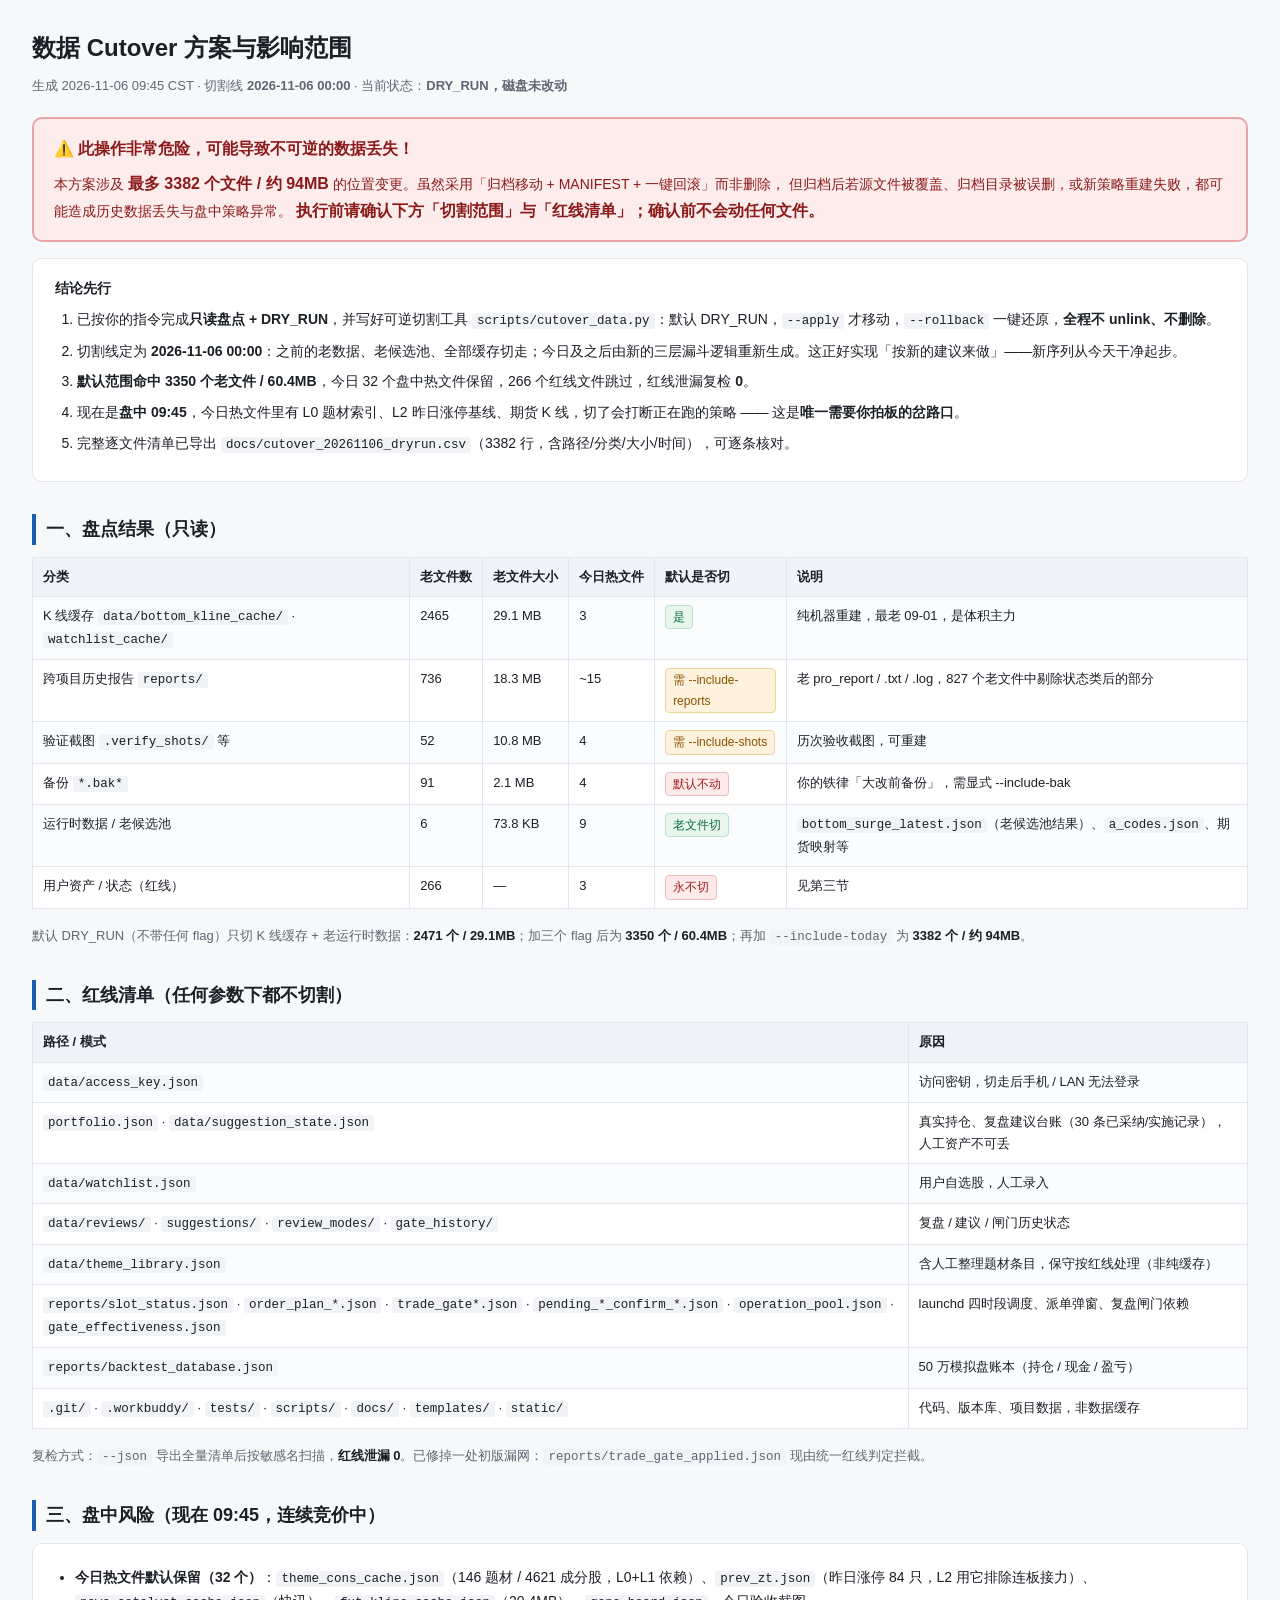
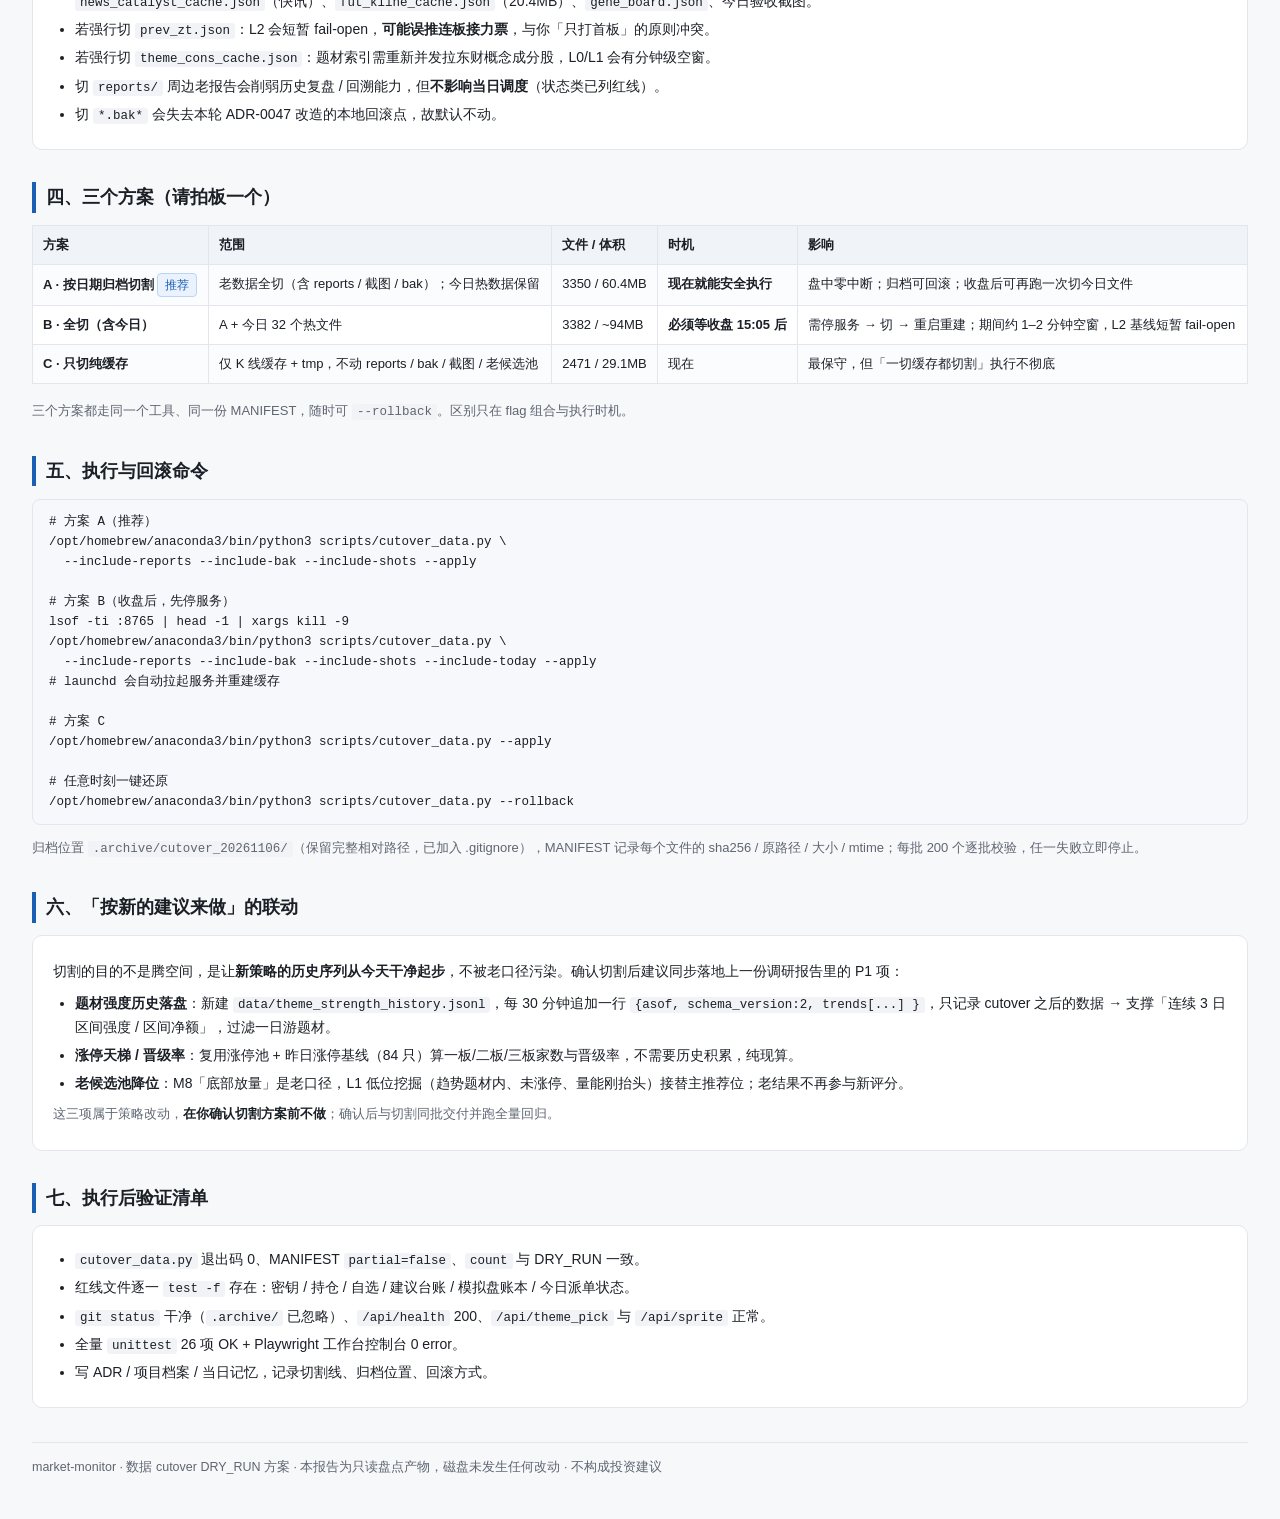
==== docs/cutover_20261106_plan.html @ 4f64f13a "feat: 数据 cutover 可逆归档工具与 DRY_RUN 影响范围报告 默认 DRY_RUN，--apply 移动归档不删除，--rollback 一键还原；红线硬编码隔离密钥/持仓/自选/台" ====
<!DOCTYPE html>
<html lang="zh-CN">
<head>
<meta charset="utf-8">
<meta name="viewport" content="width=device-width, initial-scale=1">
<title>数据 Cutover 方案与影响范围 · 2026-11-06</title>
<style>
:root{--bg:#f7f8fa;--card:#fff;--line:#e3e6ec;--txt:#1b1f26;--mut:#5f6672;--red:#c62f2f;--green:#12894a;--blue:#1a5fb4;--amber:#a86400}
*{box-sizing:border-box}
body{margin:0;background:var(--bg);color:var(--txt);font:14px/1.7 -apple-system,BlinkMacSystemFont,"PingFang SC","Microsoft YaHei",sans-serif}
.wrap{max-width:1280px;margin:0 auto;padding:28px 32px 64px}
h1{font-size:24px;font-weight:600;margin:0 0 6px}
h2{font-size:18px;font-weight:600;margin:32px 0 12px;padding-left:10px;border-left:4px solid var(--blue)}
h3{font-size:15px;font-weight:600;margin:20px 0 8px}
p{margin:8px 0}
.meta{color:var(--mut);font-size:13px;margin-bottom:20px}
.warn{background:#fdecec;border:2px solid #e8a5a5;border-radius:10px;padding:16px 20px;margin:16px 0;color:#8b1a1a}
.warn b{font-size:16px}
.lead{background:#fff;border:1px solid var(--line);border-radius:10px;padding:18px 22px;margin:16px 0}
.lead ol{margin:6px 0 0;padding-left:22px}.lead li{margin:7px 0}
.card{background:var(--card);border:1px solid var(--line);border-radius:10px;padding:16px 20px;margin:12px 0}
table{width:100%;border-collapse:collapse;background:#fff;font-size:13px;margin:10px 0 16px}
th,td{border:1px solid var(--line);padding:8px 10px;text-align:left;vertical-align:top}
th{background:#f0f3f8;font-weight:600;white-space:nowrap}
tr:nth-child(even) td{background:#fbfcfe}
code{background:#f1f3f6;padding:1px 5px;border-radius:3px;font-size:12.5px}
pre{background:#f6f8fb;border:1px solid var(--line);border-radius:8px;padding:12px 16px;overflow-x:auto;font-size:12.5px;line-height:1.6}
.tag{display:inline-block;padding:1px 7px;border-radius:4px;font-size:12px;border:1px solid}
.t-ok{color:#0b6b3a;background:#e8f6ee;border-color:#b9e2ca}
.t-no{color:#a11c1c;background:#fdeaea;border-color:#f2bdbd}
.t-warn{color:#8a5200;background:#fdf2dd;border-color:#efd49a}
.t-rec{color:#1a5fb4;background:#eaf2fd;border-color:#bcd3f2}
ul{margin:6px 0;padding-left:22px}li{margin:4px 0}
.kv{font-size:13px;color:var(--mut)}.kv b{color:var(--txt)}
.foot{margin-top:34px;padding-top:14px;border-top:1px solid var(--line);color:var(--mut);font-size:12.5px}
</style>
</head>
<body>
<div class="wrap">

<h1>数据 Cutover 方案与影响范围</h1>
<div class="meta">生成 2026-11-06 09:45 CST · 切割线 <b>2026-11-06 00:00</b> · 当前状态：<b>DRY_RUN，磁盘未改动</b></div>

<div class="warn">
<b>⚠️ 此操作非常危险，可能导致不可逆的数据丢失！</b>
<p style="margin:8px 0 0">本方案涉及 <b>最多 3382 个文件 / 约 94MB</b> 的位置变更。虽然采用「归档移动 + MANIFEST + 一键回滚」而非删除，
但归档后若源文件被覆盖、归档目录被误删，或新策略重建失败，都可能造成历史数据丢失与盘中策略异常。
<b>执行前请确认下方「切割范围」与「红线清单」；确认前不会动任何文件。</b></p>
</div>

<div class="lead">
<b>结论先行</b>
<ol>
<li>已按你的指令完成<b>只读盘点 + DRY_RUN</b>，并写好可逆切割工具 <code>scripts/cutover_data.py</code>：默认 DRY_RUN，<code>--apply</code> 才移动，<code>--rollback</code> 一键还原，<b>全程不 unlink、不删除</b>。</li>
<li>切割线定为 <b>2026-11-06 00:00</b>：之前的老数据、老候选池、全部缓存切走；今日及之后由新的三层漏斗逻辑重新生成。这正好实现「按新的建议来做」——新序列从今天干净起步。</li>
<li><b>默认范围命中 3350 个老文件 / 60.4MB</b>，今日 32 个盘中热文件保留，266 个红线文件跳过，红线泄漏复检 <b>0</b>。</li>
<li>现在是<b>盘中 09:45</b>，今日热文件里有 L0 题材索引、L2 昨日涨停基线、期货 K 线，切了会打断正在跑的策略 —— 这是<b>唯一需要你拍板的岔路口</b>。</li>
<li>完整逐文件清单已导出 <code>docs/cutover_20261106_dryrun.csv</code>（3382 行，含路径/分类/大小/时间），可逐条核对。</li>
</ol>
</div>

<h2>一、盘点结果（只读）</h2>
<table>
<tr><th>分类</th><th>老文件数</th><th>老文件大小</th><th>今日热文件</th><th>默认是否切</th><th>说明</th></tr>
<tr><td>K 线缓存 <code>data/bottom_kline_cache/</code> · <code>watchlist_cache/</code></td><td>2465</td><td>29.1 MB</td><td>3</td><td><span class="tag t-ok">是</span></td><td>纯机器重建，最老 09-01，是体积主力</td></tr>
<tr><td>跨项目历史报告 <code>reports/</code></td><td>736</td><td>18.3 MB</td><td>~15</td><td><span class="tag t-warn">需 --include-reports</span></td><td>老 pro_report / .txt / .log，827 个老文件中剔除状态类后的部分</td></tr>
<tr><td>验证截图 <code>.verify_shots/</code> 等</td><td>52</td><td>10.8 MB</td><td>4</td><td><span class="tag t-warn">需 --include-shots</span></td><td>历次验收截图，可重建</td></tr>
<tr><td>备份 <code>*.bak*</code></td><td>91</td><td>2.1 MB</td><td>4</td><td><span class="tag t-no">默认不动</span></td><td>你的铁律「大改前备份」，需显式 --include-bak</td></tr>
<tr><td>运行时数据 / 老候选池</td><td>6</td><td>73.8 KB</td><td>9</td><td><span class="tag t-ok">老文件切</span></td><td><code>bottom_surge_latest.json</code>（老候选池结果）、<code>a_codes.json</code>、期货映射等</td></tr>
<tr><td>用户资产 / 状态（红线）</td><td>266</td><td>—</td><td>3</td><td><span class="tag t-no">永不切</span></td><td>见第三节</td></tr>
</table>
<p class="kv">默认 DRY_RUN（不带任何 flag）只切 K 线缓存 + 老运行时数据：<b>2471 个 / 29.1MB</b>；加三个 flag 后为 <b>3350 个 / 60.4MB</b>；再加 <code>--include-today</code> 为 <b>3382 个 / 约 94MB</b>。</p>

<h2>二、红线清单（任何参数下都不切割）</h2>
<table>
<tr><th>路径 / 模式</th><th>原因</th></tr>
<tr><td><code>data/access_key.json</code></td><td>访问密钥，切走后手机 / LAN 无法登录</td></tr>
<tr><td><code>portfolio.json</code> · <code>data/suggestion_state.json</code></td><td>真实持仓、复盘建议台账（30 条已采纳/实施记录），人工资产不可丢</td></tr>
<tr><td><code>data/watchlist.json</code></td><td>用户自选股，人工录入</td></tr>
<tr><td><code>data/reviews/</code> · <code>suggestions/</code> · <code>review_modes/</code> · <code>gate_history/</code></td><td>复盘 / 建议 / 闸门历史状态</td></tr>
<tr><td><code>data/theme_library.json</code></td><td>含人工整理题材条目，保守按红线处理（非纯缓存）</td></tr>
<tr><td><code>reports/slot_status.json</code> · <code>order_plan_*.json</code> · <code>trade_gate*.json</code> · <code>pending_*_confirm_*.json</code> · <code>operation_pool.json</code> · <code>gate_effectiveness.json</code></td><td>launchd 四时段调度、派单弹窗、复盘闸门依赖</td></tr>
<tr><td><code>reports/backtest_database.json</code></td><td>50 万模拟盘账本（持仓 / 现金 / 盈亏）</td></tr>
<tr><td><code>.git/</code> · <code>.workbuddy/</code> · <code>tests/</code> · <code>scripts/</code> · <code>docs/</code> · <code>templates/</code> · <code>static/</code></td><td>代码、版本库、项目数据，非数据缓存</td></tr>
</table>
<p class="kv">复检方式：<code>--json</code> 导出全量清单后按敏感名扫描，<b>红线泄漏 0</b>。已修掉一处初版漏网：<code>reports/trade_gate_applied.json</code> 现由统一红线判定拦截。</p>

<h2>三、盘中风险（现在 09:45，连续竞价中）</h2>
<div class="card">
<ul>
<li><b>今日热文件默认保留（32 个）</b>：<code>theme_cons_cache.json</code>（146 题材 / 4621 成分股，L0+L1 依赖）、<code>prev_zt.json</code>（昨日涨停 84 只，L2 用它排除连板接力）、<code>news_catalyst_cache.json</code>（快讯）、<code>fut_kline_cache.json</code>（20.4MB）、<code>gene_board.json</code>、今日验收截图。</li>
<li>若强行切 <code>prev_zt.json</code>：L2 会短暂 fail-open，<b>可能误推连板接力票</b>，与你「只打首板」的原则冲突。</li>
<li>若强行切 <code>theme_cons_cache.json</code>：题材索引需重新并发拉东财概念成分股，L0/L1 会有分钟级空窗。</li>
<li>切 <code>reports/</code> 周边老报告会削弱历史复盘 / 回溯能力，但<b>不影响当日调度</b>（状态类已列红线）。</li>
<li>切 <code>*.bak*</code> 会失去本轮 ADR-0047 改造的本地回滚点，故默认不动。</li>
</ul>
</div>

<h2>四、三个方案（请拍板一个）</h2>
<table>
<tr><th>方案</th><th>范围</th><th>文件 / 体积</th><th>时机</th><th>影响</th></tr>
<tr><td><b>A · 按日期归档切割</b> <span class="tag t-rec">推荐</span></td><td>老数据全切（含 reports / 截图 / bak）；今日热数据保留</td><td>3350 / 60.4MB</td><td><b>现在就能安全执行</b></td><td>盘中零中断；归档可回滚；收盘后可再跑一次切今日文件</td></tr>
<tr><td><b>B · 全切（含今日）</b></td><td>A + 今日 32 个热文件</td><td>3382 / ~94MB</td><td><b>必须等收盘 15:05 后</b></td><td>需停服务 → 切 → 重启重建；期间约 1–2 分钟空窗，L2 基线短暂 fail-open</td></tr>
<tr><td><b>C · 只切纯缓存</b></td><td>仅 K 线缓存 + tmp，不动 reports / bak / 截图 / 老候选池</td><td>2471 / 29.1MB</td><td>现在</td><td>最保守，但「一切缓存都切割」执行不彻底</td></tr>
</table>
<p class="kv">三个方案都走同一个工具、同一份 MANIFEST，随时可 <code>--rollback</code>。区别只在 flag 组合与执行时机。</p>

<h2>五、执行与回滚命令</h2>
<pre># 方案 A（推荐）
/opt/homebrew/anaconda3/bin/python3 scripts/cutover_data.py \
  --include-reports --include-bak --include-shots --apply

# 方案 B（收盘后，先停服务）
lsof -ti :8765 | head -1 | xargs kill -9
/opt/homebrew/anaconda3/bin/python3 scripts/cutover_data.py \
  --include-reports --include-bak --include-shots --include-today --apply
# launchd 会自动拉起服务并重建缓存

# 方案 C
/opt/homebrew/anaconda3/bin/python3 scripts/cutover_data.py --apply

# 任意时刻一键还原
/opt/homebrew/anaconda3/bin/python3 scripts/cutover_data.py --rollback</pre>
<p class="kv">归档位置 <code>.archive/cutover_20261106/</code>（保留完整相对路径，已加入 .gitignore），MANIFEST 记录每个文件的 sha256 / 原路径 / 大小 / mtime；每批 200 个逐批校验，任一失败立即停止。</p>

<h2>六、「按新的建议来做」的联动</h2>
<div class="card">
<p>切割的目的不是腾空间，是让<b>新策略的历史序列从今天干净起步</b>，不被老口径污染。确认切割后建议同步落地上一份调研报告里的 P1 项：</p>
<ul>
<li><b>题材强度历史落盘</b>：新建 <code>data/theme_strength_history.jsonl</code>，每 30 分钟追加一行 <code>{asof, schema_version:2, trends[...] }</code>，只记录 cutover 之后的数据 → 支撑「连续 3 日区间强度 / 区间净额」，过滤一日游题材。</li>
<li><b>涨停天梯 / 晋级率</b>：复用涨停池 + 昨日涨停基线（84 只）算一板/二板/三板家数与晋级率，不需要历史积累，纯现算。</li>
<li><b>老候选池降位</b>：M8「底部放量」是老口径，L1 低位挖掘（趋势题材内、未涨停、量能刚抬头）接替主推荐位；老结果不再参与新评分。</li>
</ul>
<p class="kv">这三项属于策略改动，<b>在你确认切割方案前不做</b>；确认后与切割同批交付并跑全量回归。</p>
</div>

<h2>七、执行后验证清单</h2>
<div class="card">
<ul>
<li><code>cutover_data.py</code> 退出码 0、MANIFEST <code>partial=false</code>、<code>count</code> 与 DRY_RUN 一致。</li>
<li>红线文件逐一 <code>test -f</code> 存在：密钥 / 持仓 / 自选 / 建议台账 / 模拟盘账本 / 今日派单状态。</li>
<li><code>git status</code> 干净（<code>.archive/</code> 已忽略）、<code>/api/health</code> 200、<code>/api/theme_pick</code> 与 <code>/api/sprite</code> 正常。</li>
<li>全量 <code>unittest</code> 26 项 OK + Playwright 工作台控制台 0 error。</li>
<li>写 ADR / 项目档案 / 当日记忆，记录切割线、归档位置、回滚方式。</li>
</ul>
</div>

<div class="foot">market-monitor · 数据 cutover DRY_RUN 方案 · 本报告为只读盘点产物，磁盘未发生任何改动 · 不构成投资建议</div>

</div>
</body>
</html>
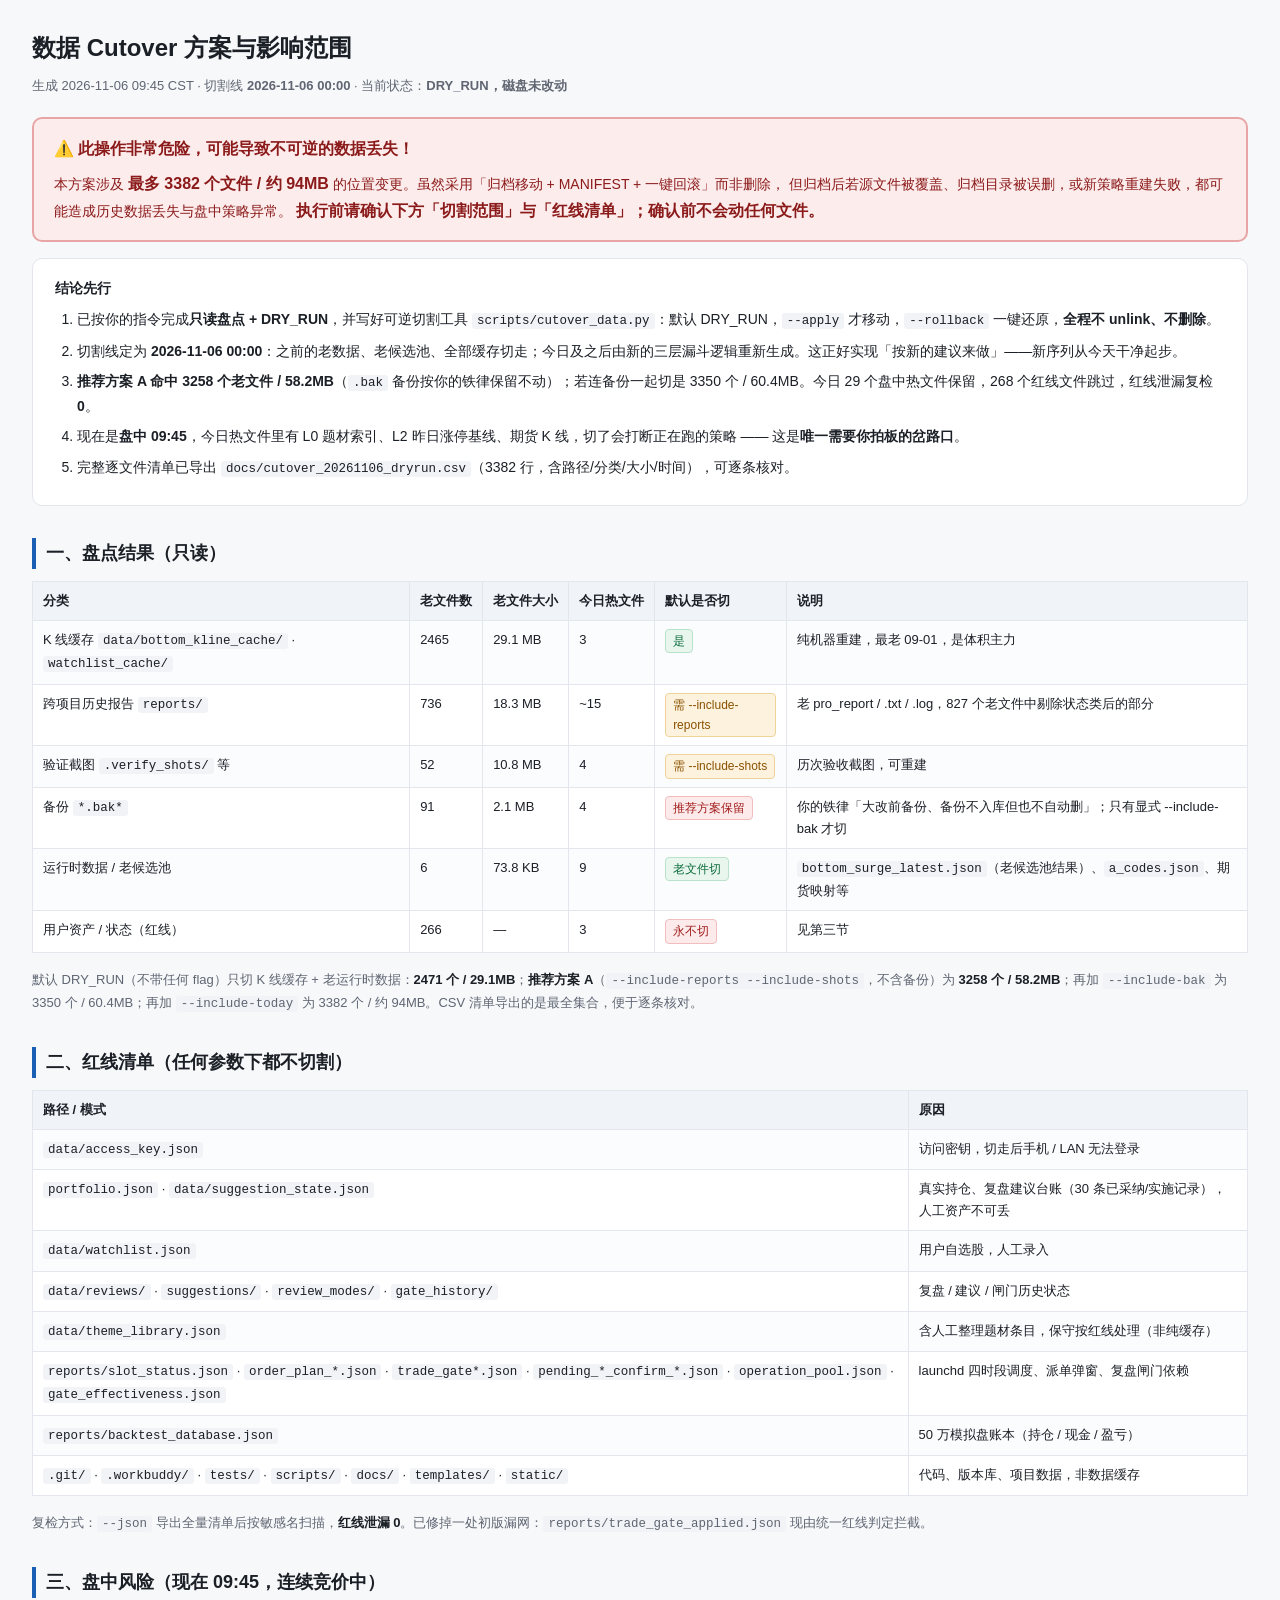
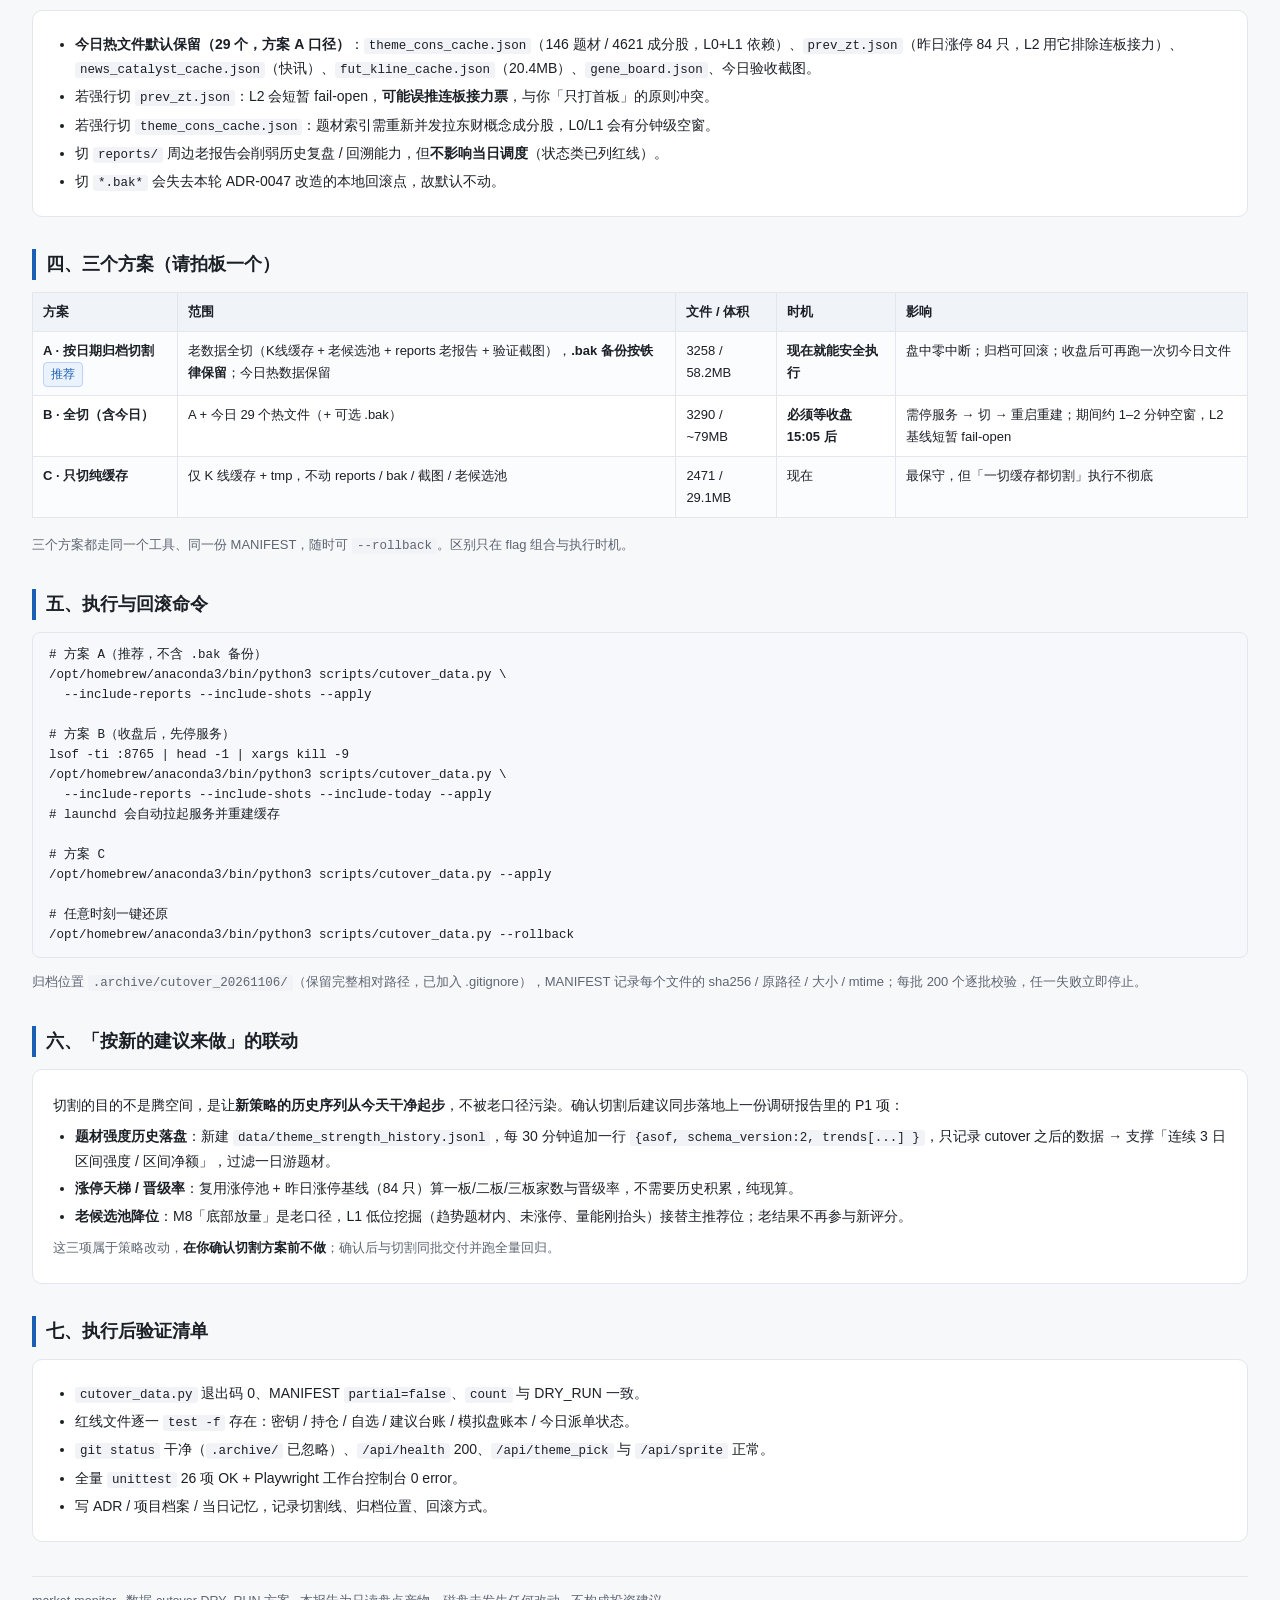
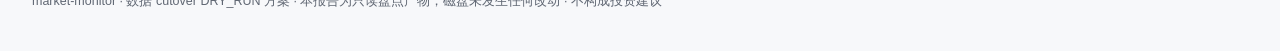
==== commit 4f3435b5: "docs: cutover 推荐方案改为保留 .bak 备份，校准各方案文件数" ====
--- a/docs/cutover_20261106_plan.html
+++ b/docs/cutover_20261106_plan.html
@@ -53,7 +53,7 @@
 <ol>
 <li>已按你的指令完成<b>只读盘点 + DRY_RUN</b>，并写好可逆切割工具 <code>scripts/cutover_data.py</code>：默认 DRY_RUN，<code>--apply</code> 才移动，<code>--rollback</code> 一键还原，<b>全程不 unlink、不删除</b>。</li>
 <li>切割线定为 <b>2026-11-06 00:00</b>：之前的老数据、老候选池、全部缓存切走；今日及之后由新的三层漏斗逻辑重新生成。这正好实现「按新的建议来做」——新序列从今天干净起步。</li>
-<li><b>默认范围命中 3350 个老文件 / 60.4MB</b>，今日 32 个盘中热文件保留，266 个红线文件跳过，红线泄漏复检 <b>0</b>。</li>
+<li><b>推荐方案 A 命中 3258 个老文件 / 58.2MB</b>（<code>.bak</code> 备份按你的铁律保留不动）；若连备份一起切是 3350 个 / 60.4MB。今日 29 个盘中热文件保留，268 个红线文件跳过，红线泄漏复检 <b>0</b>。</li>
 <li>现在是<b>盘中 09:45</b>，今日热文件里有 L0 题材索引、L2 昨日涨停基线、期货 K 线，切了会打断正在跑的策略 —— 这是<b>唯一需要你拍板的岔路口</b>。</li>
 <li>完整逐文件清单已导出 <code>docs/cutover_20261106_dryrun.csv</code>（3382 行，含路径/分类/大小/时间），可逐条核对。</li>
 </ol>
@@ -65,11 +65,11 @@
 <tr><td>K 线缓存 <code>data/bottom_kline_cache/</code> · <code>watchlist_cache/</code></td><td>2465</td><td>29.1 MB</td><td>3</td><td><span class="tag t-ok">是</span></td><td>纯机器重建，最老 09-01，是体积主力</td></tr>
 <tr><td>跨项目历史报告 <code>reports/</code></td><td>736</td><td>18.3 MB</td><td>~15</td><td><span class="tag t-warn">需 --include-reports</span></td><td>老 pro_report / .txt / .log，827 个老文件中剔除状态类后的部分</td></tr>
 <tr><td>验证截图 <code>.verify_shots/</code> 等</td><td>52</td><td>10.8 MB</td><td>4</td><td><span class="tag t-warn">需 --include-shots</span></td><td>历次验收截图，可重建</td></tr>
-<tr><td>备份 <code>*.bak*</code></td><td>91</td><td>2.1 MB</td><td>4</td><td><span class="tag t-no">默认不动</span></td><td>你的铁律「大改前备份」，需显式 --include-bak</td></tr>
+<tr><td>备份 <code>*.bak*</code></td><td>91</td><td>2.1 MB</td><td>4</td><td><span class="tag t-no">推荐方案保留</span></td><td>你的铁律「大改前备份、备份不入库但也不自动删」；只有显式 --include-bak 才切</td></tr>
 <tr><td>运行时数据 / 老候选池</td><td>6</td><td>73.8 KB</td><td>9</td><td><span class="tag t-ok">老文件切</span></td><td><code>bottom_surge_latest.json</code>（老候选池结果）、<code>a_codes.json</code>、期货映射等</td></tr>
 <tr><td>用户资产 / 状态（红线）</td><td>266</td><td>—</td><td>3</td><td><span class="tag t-no">永不切</span></td><td>见第三节</td></tr>
 </table>
-<p class="kv">默认 DRY_RUN（不带任何 flag）只切 K 线缓存 + 老运行时数据：<b>2471 个 / 29.1MB</b>；加三个 flag 后为 <b>3350 个 / 60.4MB</b>；再加 <code>--include-today</code> 为 <b>3382 个 / 约 94MB</b>。</p>
+<p class="kv">默认 DRY_RUN（不带任何 flag）只切 K 线缓存 + 老运行时数据：<b>2471 个 / 29.1MB</b>；<b>推荐方案 A</b>（<code>--include-reports --include-shots</code>，不含备份）为 <b>3258 个 / 58.2MB</b>；再加 <code>--include-bak</code> 为 3350 个 / 60.4MB；再加 <code>--include-today</code> 为 3382 个 / 约 94MB。CSV 清单导出的是最全集合，便于逐条核对。</p>
 
 <h2>二、红线清单（任何参数下都不切割）</h2>
 <table>
@@ -88,7 +88,7 @@
 <h2>三、盘中风险（现在 09:45，连续竞价中）</h2>
 <div class="card">
 <ul>
-<li><b>今日热文件默认保留（32 个）</b>：<code>theme_cons_cache.json</code>（146 题材 / 4621 成分股，L0+L1 依赖）、<code>prev_zt.json</code>（昨日涨停 84 只，L2 用它排除连板接力）、<code>news_catalyst_cache.json</code>（快讯）、<code>fut_kline_cache.json</code>（20.4MB）、<code>gene_board.json</code>、今日验收截图。</li>
+<li><b>今日热文件默认保留（29 个，方案 A 口径）</b>：<code>theme_cons_cache.json</code>（146 题材 / 4621 成分股，L0+L1 依赖）、<code>prev_zt.json</code>（昨日涨停 84 只，L2 用它排除连板接力）、<code>news_catalyst_cache.json</code>（快讯）、<code>fut_kline_cache.json</code>（20.4MB）、<code>gene_board.json</code>、今日验收截图。</li>
 <li>若强行切 <code>prev_zt.json</code>：L2 会短暂 fail-open，<b>可能误推连板接力票</b>，与你「只打首板」的原则冲突。</li>
 <li>若强行切 <code>theme_cons_cache.json</code>：题材索引需重新并发拉东财概念成分股，L0/L1 会有分钟级空窗。</li>
 <li>切 <code>reports/</code> 周边老报告会削弱历史复盘 / 回溯能力，但<b>不影响当日调度</b>（状态类已列红线）。</li>
@@ -99,21 +99,21 @@
 <h2>四、三个方案（请拍板一个）</h2>
 <table>
 <tr><th>方案</th><th>范围</th><th>文件 / 体积</th><th>时机</th><th>影响</th></tr>
-<tr><td><b>A · 按日期归档切割</b> <span class="tag t-rec">推荐</span></td><td>老数据全切（含 reports / 截图 / bak）；今日热数据保留</td><td>3350 / 60.4MB</td><td><b>现在就能安全执行</b></td><td>盘中零中断；归档可回滚；收盘后可再跑一次切今日文件</td></tr>
-<tr><td><b>B · 全切（含今日）</b></td><td>A + 今日 32 个热文件</td><td>3382 / ~94MB</td><td><b>必须等收盘 15:05 后</b></td><td>需停服务 → 切 → 重启重建；期间约 1–2 分钟空窗，L2 基线短暂 fail-open</td></tr>
+<tr><td><b>A · 按日期归档切割</b> <span class="tag t-rec">推荐</span></td><td>老数据全切（K线缓存 + 老候选池 + reports 老报告 + 验证截图），<b>.bak 备份按铁律保留</b>；今日热数据保留</td><td>3258 / 58.2MB</td><td><b>现在就能安全执行</b></td><td>盘中零中断；归档可回滚；收盘后可再跑一次切今日文件</td></tr>
+<tr><td><b>B · 全切（含今日）</b></td><td>A + 今日 29 个热文件（+ 可选 .bak）</td><td>3290 / ~79MB</td><td><b>必须等收盘 15:05 后</b></td><td>需停服务 → 切 → 重启重建；期间约 1–2 分钟空窗，L2 基线短暂 fail-open</td></tr>
 <tr><td><b>C · 只切纯缓存</b></td><td>仅 K 线缓存 + tmp，不动 reports / bak / 截图 / 老候选池</td><td>2471 / 29.1MB</td><td>现在</td><td>最保守，但「一切缓存都切割」执行不彻底</td></tr>
 </table>
 <p class="kv">三个方案都走同一个工具、同一份 MANIFEST，随时可 <code>--rollback</code>。区别只在 flag 组合与执行时机。</p>
 
 <h2>五、执行与回滚命令</h2>
-<pre># 方案 A（推荐）
+<pre># 方案 A（推荐，不含 .bak 备份）
 /opt/homebrew/anaconda3/bin/python3 scripts/cutover_data.py \
-  --include-reports --include-bak --include-shots --apply
+  --include-reports --include-shots --apply
 
 # 方案 B（收盘后，先停服务）
 lsof -ti :8765 | head -1 | xargs kill -9
 /opt/homebrew/anaconda3/bin/python3 scripts/cutover_data.py \
-  --include-reports --include-bak --include-shots --include-today --apply
+  --include-reports --include-shots --include-today --apply
 # launchd 会自动拉起服务并重建缓存
 
 # 方案 C
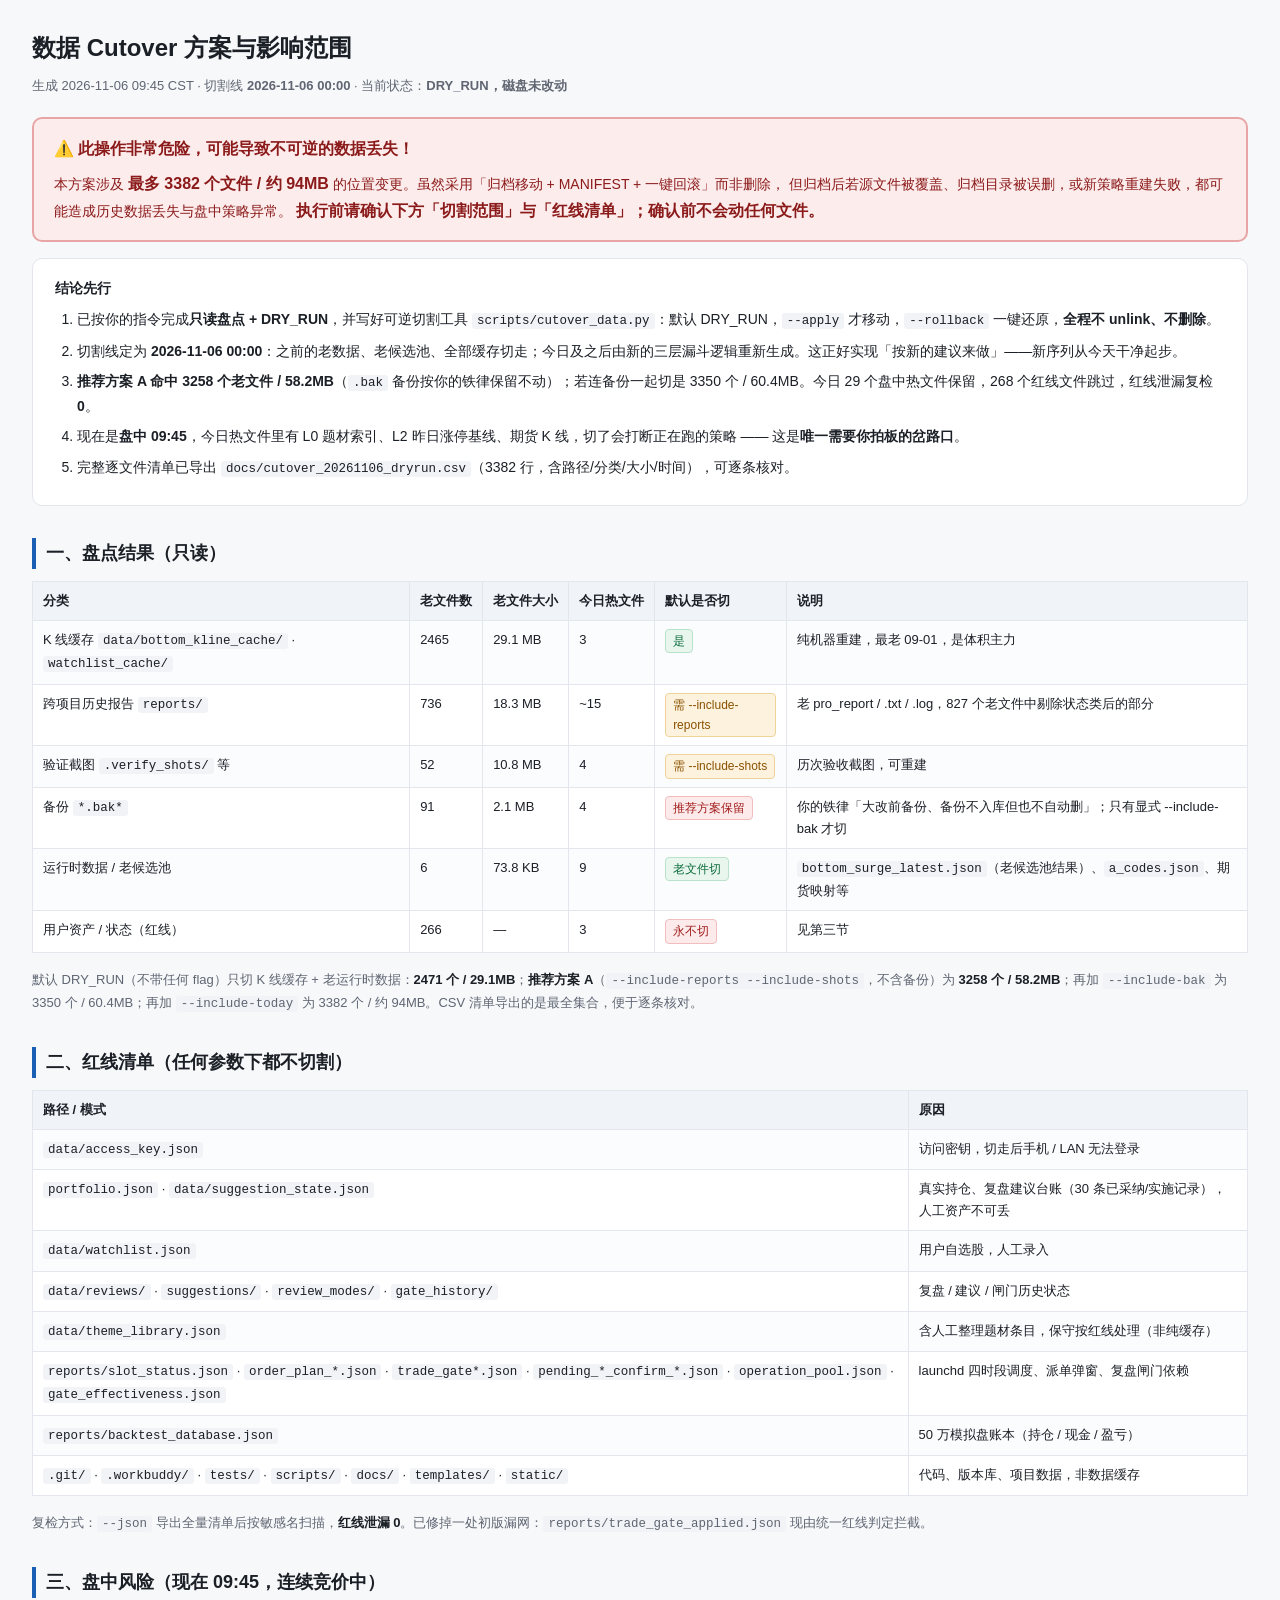
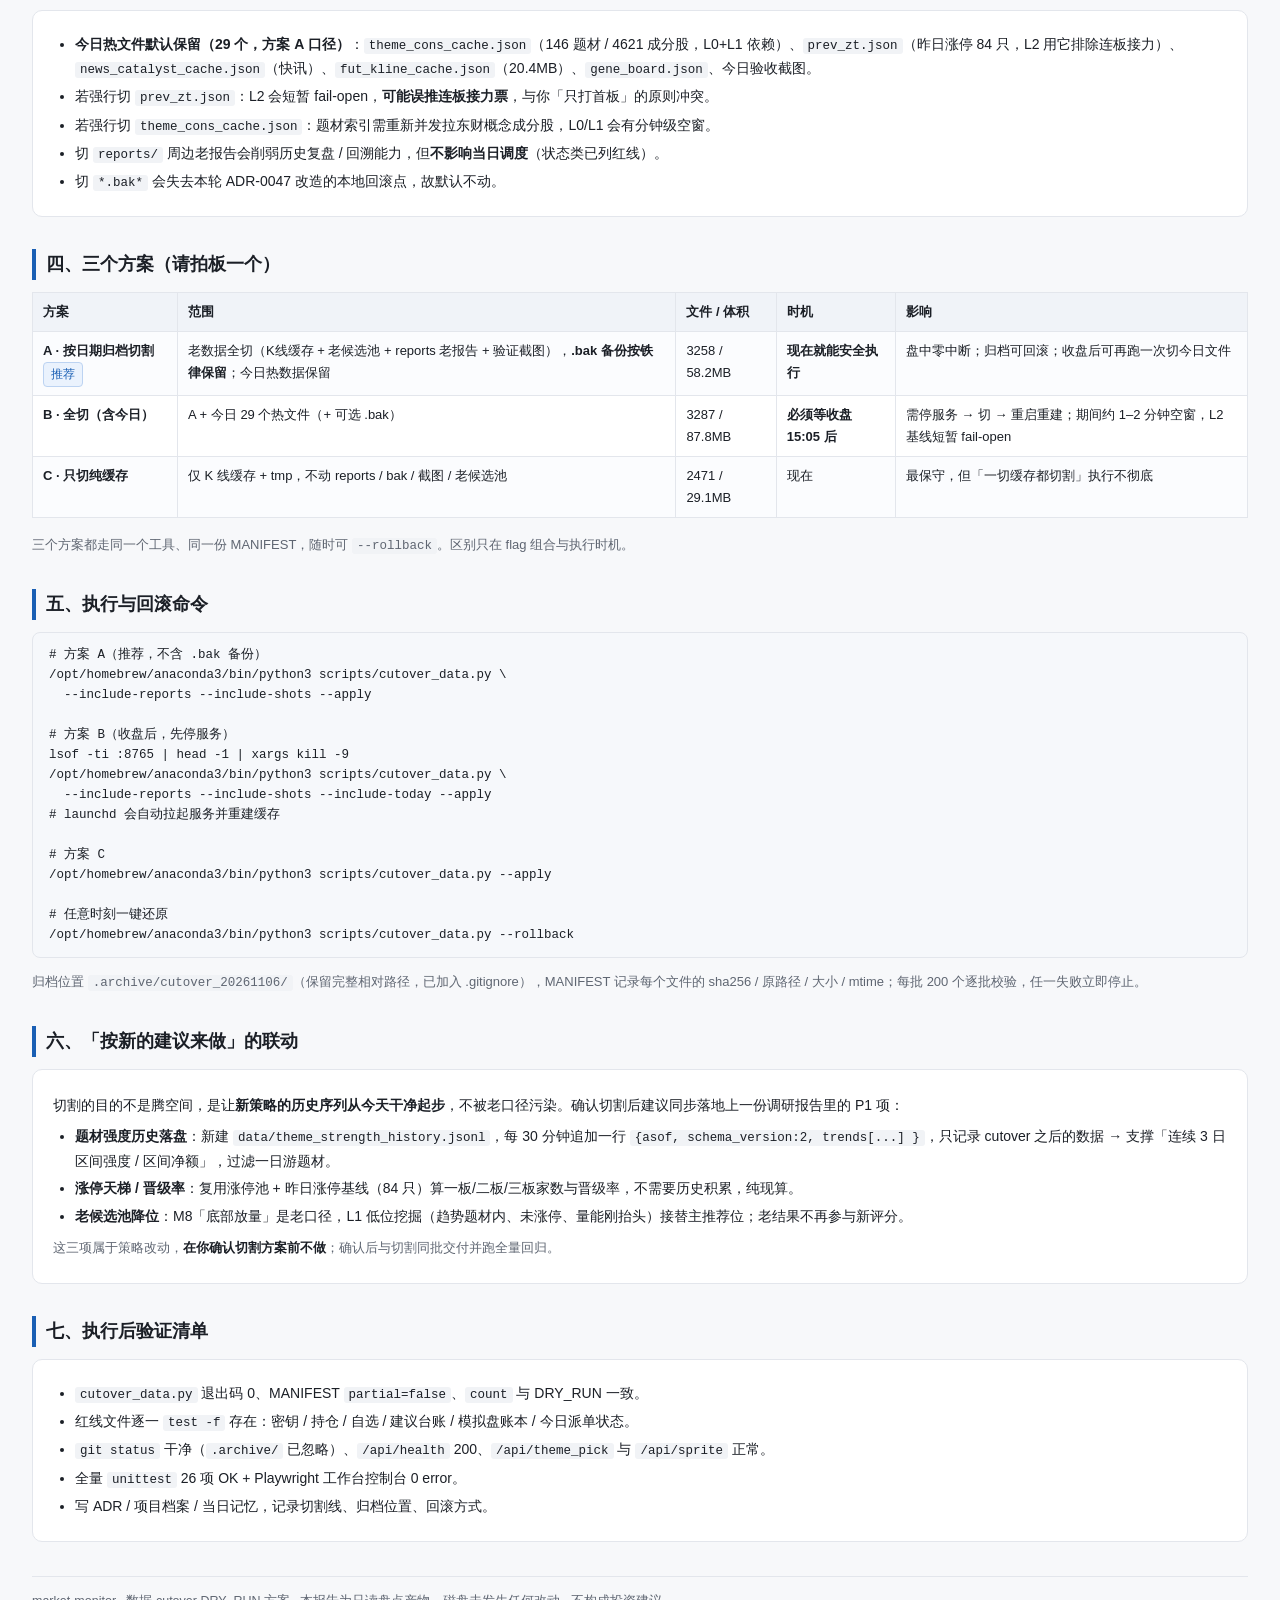
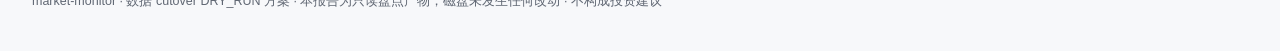
==== commit af23afc5: "docs: 校准方案 B 为 3287 文件 / 87.8MB" ====
--- a/docs/cutover_20261106_plan.html
+++ b/docs/cutover_20261106_plan.html
@@ -100,7 +100,7 @@
 <table>
 <tr><th>方案</th><th>范围</th><th>文件 / 体积</th><th>时机</th><th>影响</th></tr>
 <tr><td><b>A · 按日期归档切割</b> <span class="tag t-rec">推荐</span></td><td>老数据全切（K线缓存 + 老候选池 + reports 老报告 + 验证截图），<b>.bak 备份按铁律保留</b>；今日热数据保留</td><td>3258 / 58.2MB</td><td><b>现在就能安全执行</b></td><td>盘中零中断；归档可回滚；收盘后可再跑一次切今日文件</td></tr>
-<tr><td><b>B · 全切（含今日）</b></td><td>A + 今日 29 个热文件（+ 可选 .bak）</td><td>3290 / ~79MB</td><td><b>必须等收盘 15:05 后</b></td><td>需停服务 → 切 → 重启重建；期间约 1–2 分钟空窗，L2 基线短暂 fail-open</td></tr>
+<tr><td><b>B · 全切（含今日）</b></td><td>A + 今日 29 个热文件（+ 可选 .bak）</td><td>3287 / 87.8MB</td><td><b>必须等收盘 15:05 后</b></td><td>需停服务 → 切 → 重启重建；期间约 1–2 分钟空窗，L2 基线短暂 fail-open</td></tr>
 <tr><td><b>C · 只切纯缓存</b></td><td>仅 K 线缓存 + tmp，不动 reports / bak / 截图 / 老候选池</td><td>2471 / 29.1MB</td><td>现在</td><td>最保守，但「一切缓存都切割」执行不彻底</td></tr>
 </table>
 <p class="kv">三个方案都走同一个工具、同一份 MANIFEST，随时可 <code>--rollback</code>。区别只在 flag 组合与执行时机。</p>
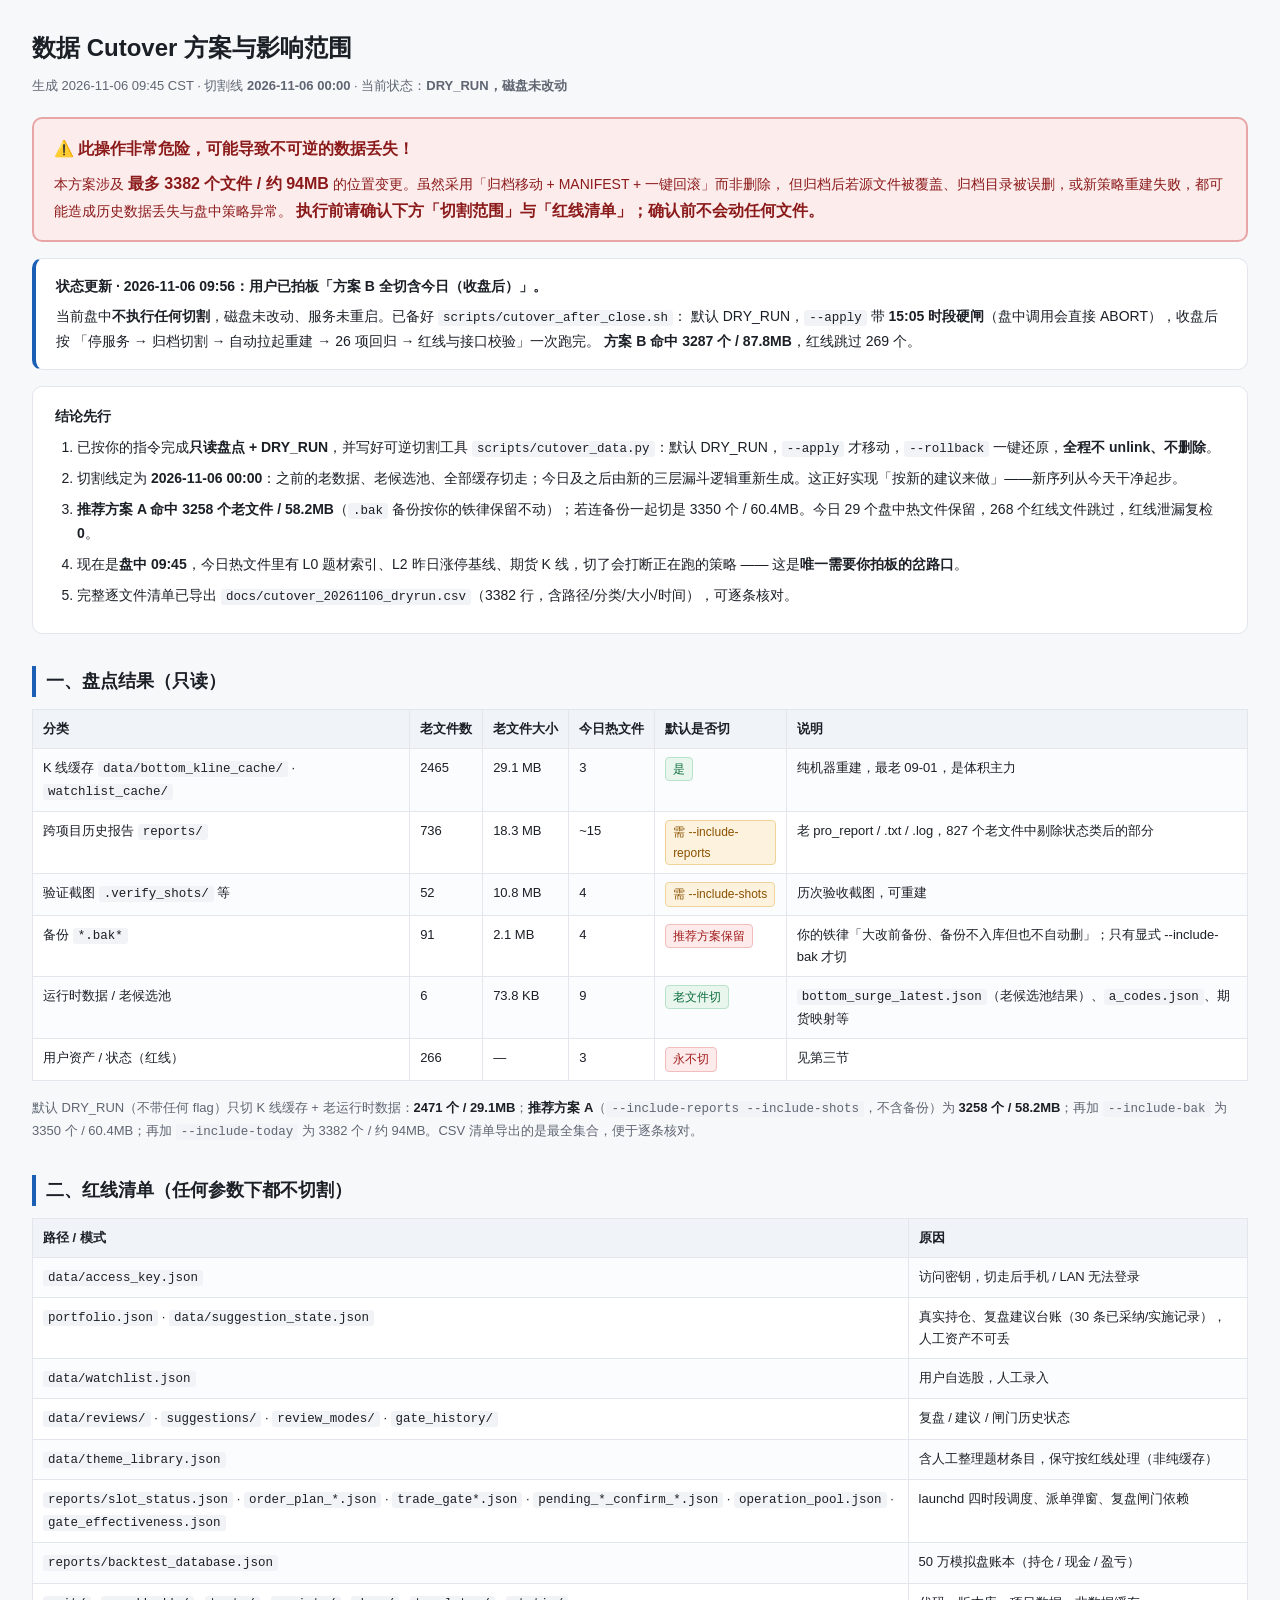
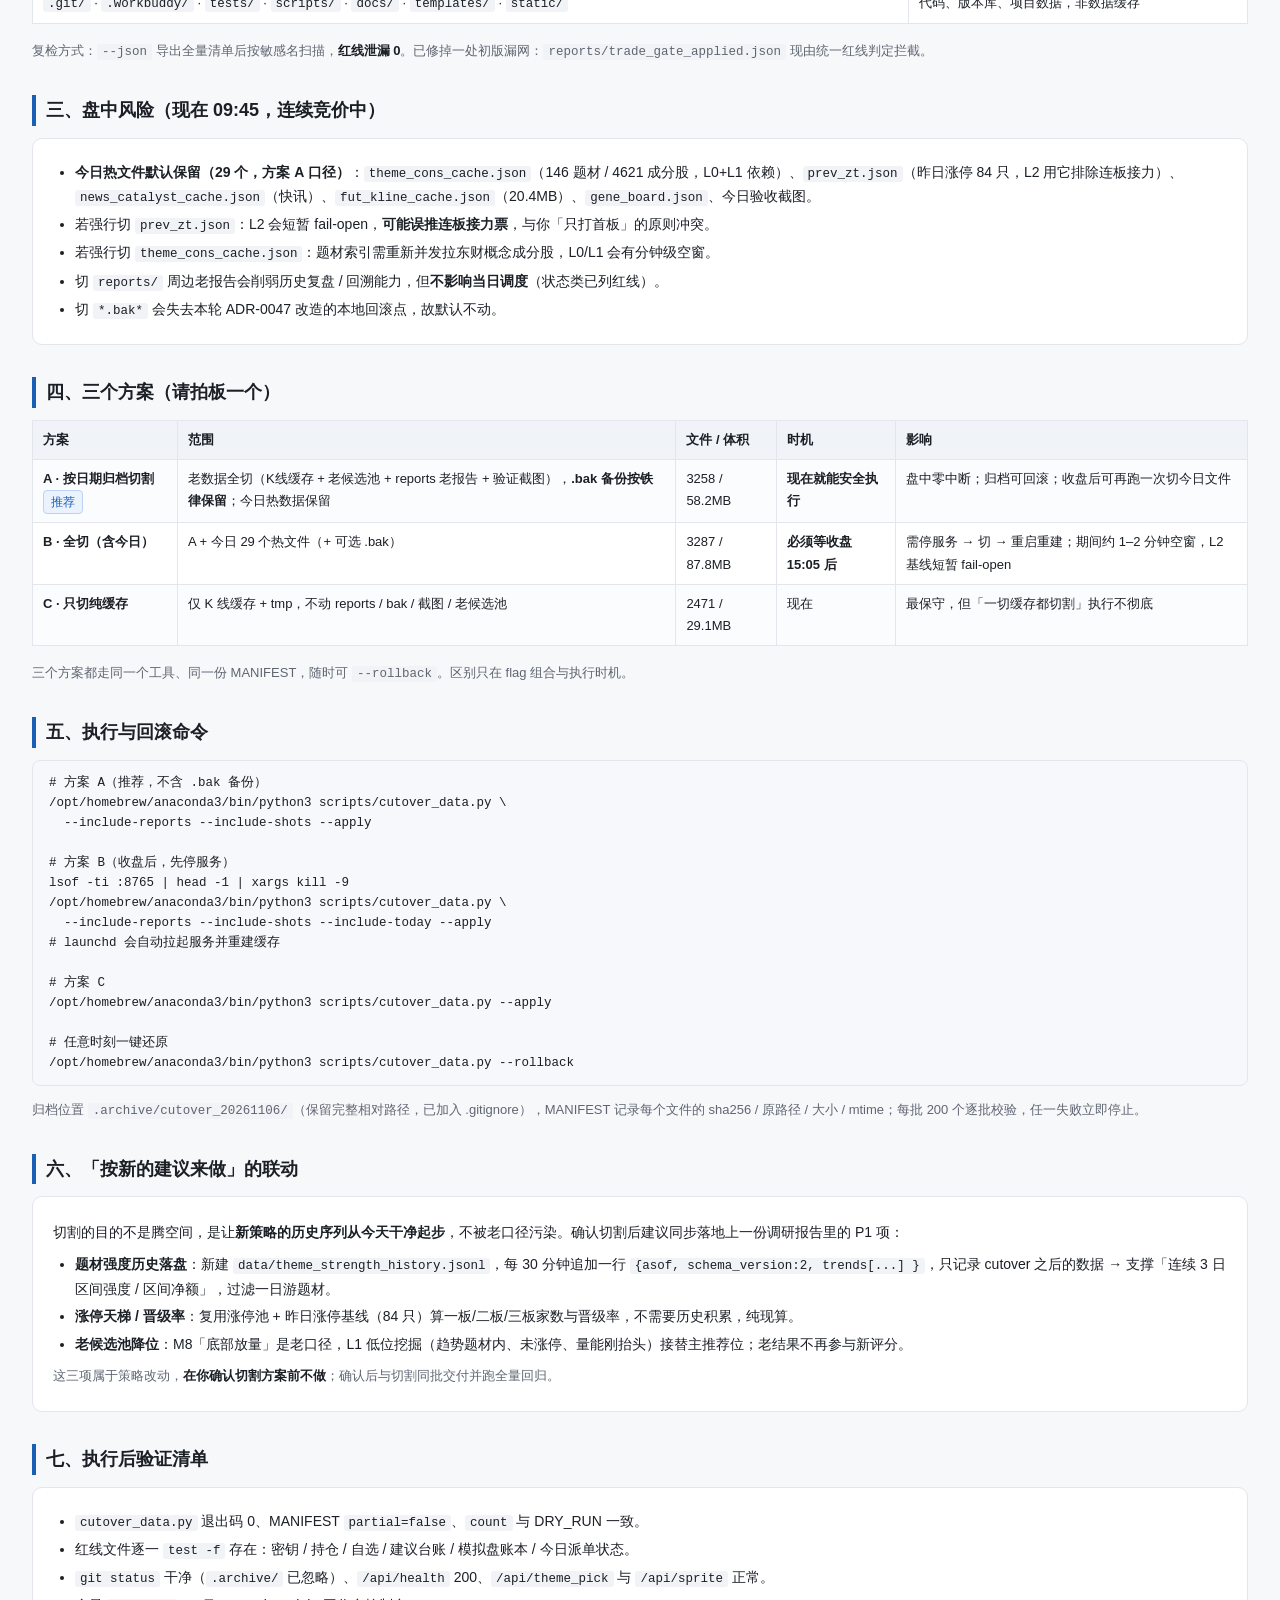
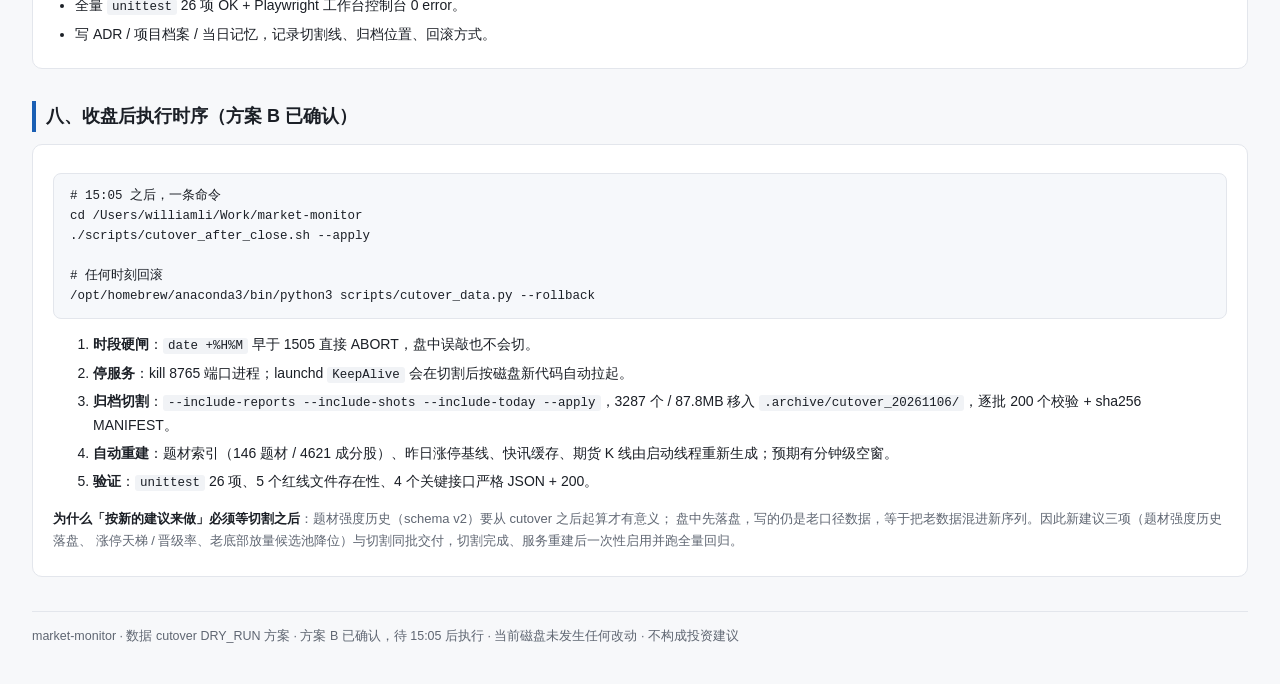
==== commit fa456336: "feat: 方案 B 收盘后一键 cutover 脚本（15:05 时段硬闸） 用户拍板全切含今日。脚本默认 DRY_RUN，--apply 在未到 15:05 时直接 ABORT；执行时序停服务→归" ====
--- a/docs/cutover_20261106_plan.html
+++ b/docs/cutover_20261106_plan.html
@@ -46,6 +46,14 @@
 <p style="margin:8px 0 0">本方案涉及 <b>最多 3382 个文件 / 约 94MB</b> 的位置变更。虽然采用「归档移动 + MANIFEST + 一键回滚」而非删除，
 但归档后若源文件被覆盖、归档目录被误删，或新策略重建失败，都可能造成历史数据丢失与盘中策略异常。
 <b>执行前请确认下方「切割范围」与「红线清单」；确认前不会动任何文件。</b></p>
+</div>
+
+<div class="card" style="border-left:4px solid #1a5fb4">
+<b>状态更新 · 2026-11-06 09:56：用户已拍板「方案 B 全切含今日（收盘后）」。</b>
+<p style="margin:6px 0 0">当前盘中<b>不执行任何切割</b>，磁盘未改动、服务未重启。已备好 <code>scripts/cutover_after_close.sh</code>：
+默认 DRY_RUN，<code>--apply</code> 带 <b>15:05 时段硬闸</b>（盘中调用会直接 ABORT），收盘后按
+「停服务 → 归档切割 → 自动拉起重建 → 26 项回归 → 红线与接口校验」一次跑完。
+<b>方案 B 命中 3287 个 / 87.8MB</b>，红线跳过 269 个。</p>
 </div>
 
 <div class="lead">
@@ -145,7 +153,27 @@
 </ul>
 </div>
 
-<div class="foot">market-monitor · 数据 cutover DRY_RUN 方案 · 本报告为只读盘点产物，磁盘未发生任何改动 · 不构成投资建议</div>
+<h2>八、收盘后执行时序（方案 B 已确认）</h2>
+<div class="card">
+<pre># 15:05 之后，一条命令
+cd /Users/williamli/Work/market-monitor
+./scripts/cutover_after_close.sh --apply
+
+# 任何时刻回滚
+/opt/homebrew/anaconda3/bin/python3 scripts/cutover_data.py --rollback</pre>
+<ol>
+<li><b>时段硬闸</b>：<code>date +%H%M</code> 早于 1505 直接 ABORT，盘中误敲也不会切。</li>
+<li><b>停服务</b>：kill 8765 端口进程；launchd <code>KeepAlive</code> 会在切割后按磁盘新代码自动拉起。</li>
+<li><b>归档切割</b>：<code>--include-reports --include-shots --include-today --apply</code>，3287 个 / 87.8MB 移入 <code>.archive/cutover_20261106/</code>，逐批 200 个校验 + sha256 MANIFEST。</li>
+<li><b>自动重建</b>：题材索引（146 题材 / 4621 成分股）、昨日涨停基线、快讯缓存、期货 K 线由启动线程重新生成；预期有分钟级空窗。</li>
+<li><b>验证</b>：<code>unittest</code> 26 项、5 个红线文件存在性、4 个关键接口严格 JSON + 200。</li>
+</ol>
+<p class="kv"><b>为什么「按新的建议来做」必须等切割之后</b>：题材强度历史（schema v2）要从 cutover 之后起算才有意义；
+盘中先落盘，写的仍是老口径数据，等于把老数据混进新序列。因此新建议三项（题材强度历史落盘、
+涨停天梯 / 晋级率、老底部放量候选池降位）与切割同批交付，切割完成、服务重建后一次性启用并跑全量回归。</p>
+</div>
+
+<div class="foot">market-monitor · 数据 cutover DRY_RUN 方案 · 方案 B 已确认，待 15:05 后执行 · 当前磁盘未发生任何改动 · 不构成投资建议</div>
 
 </div>
 </body>
